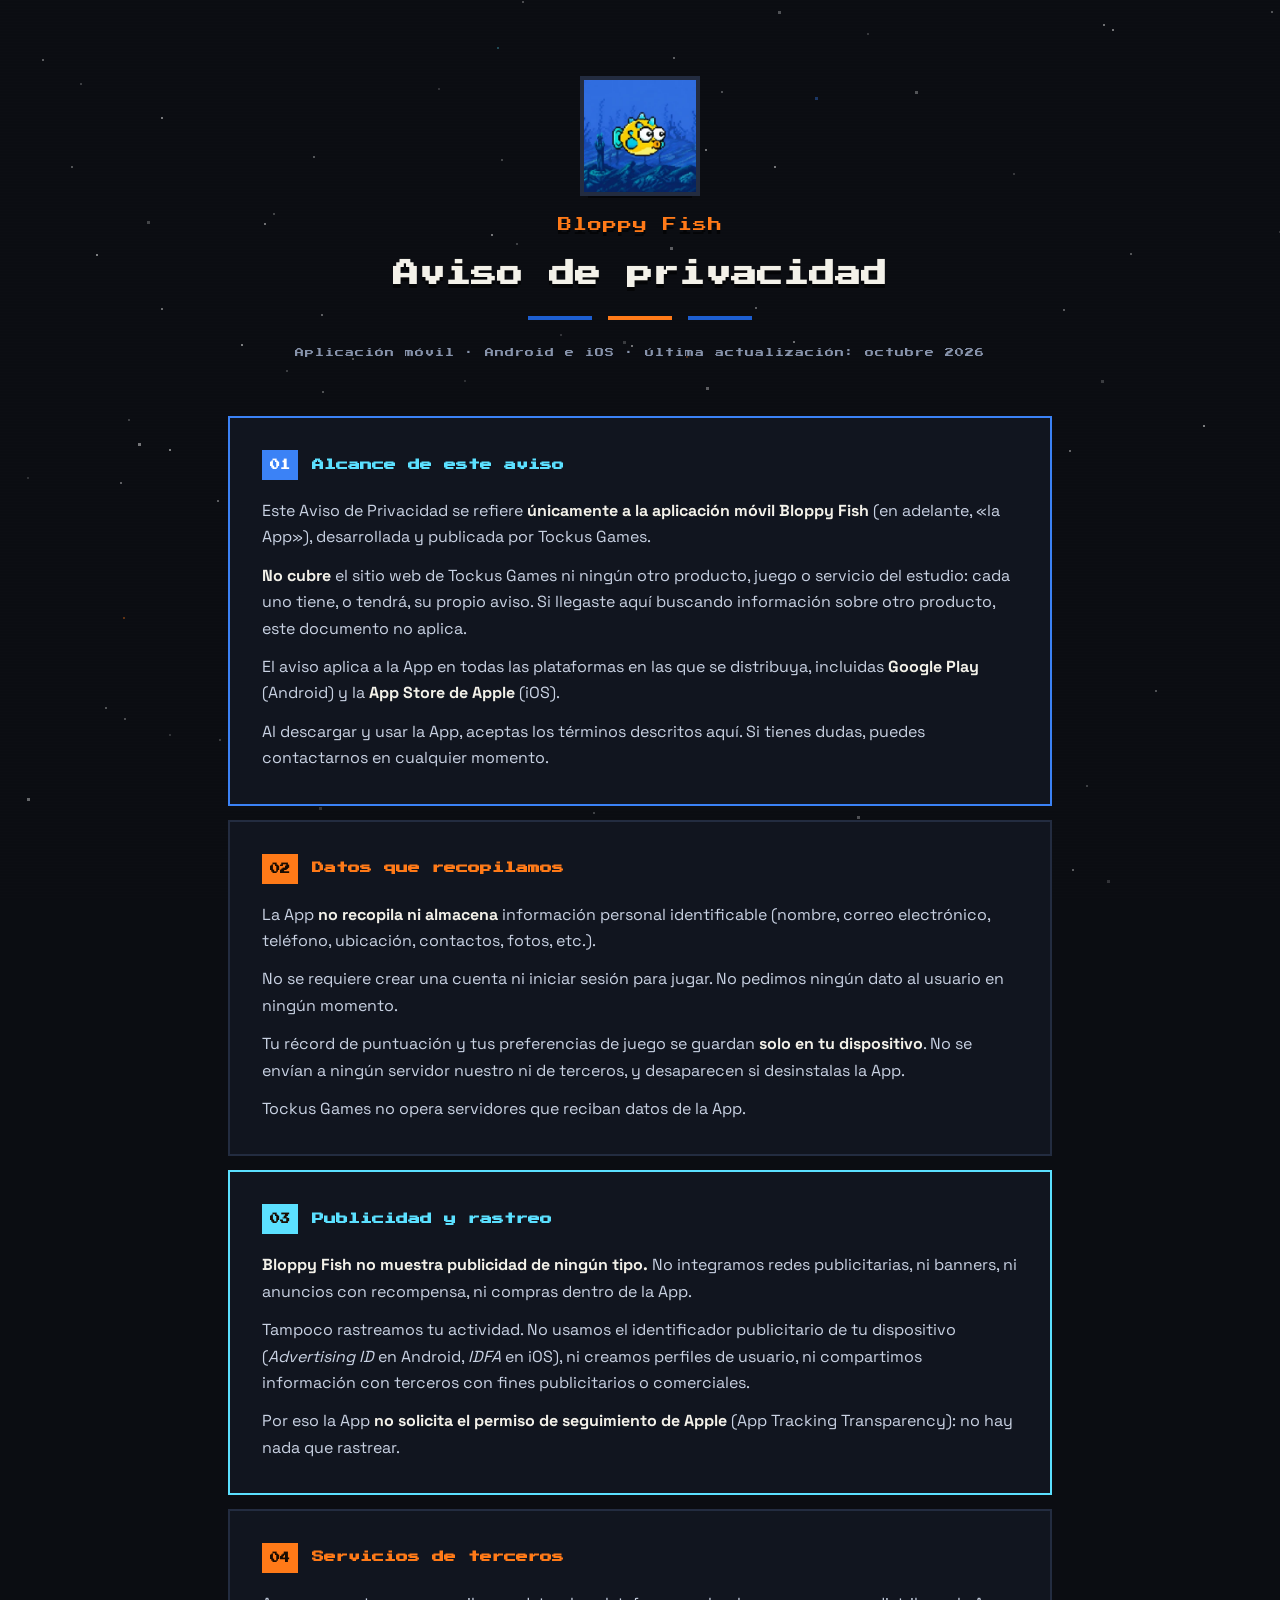
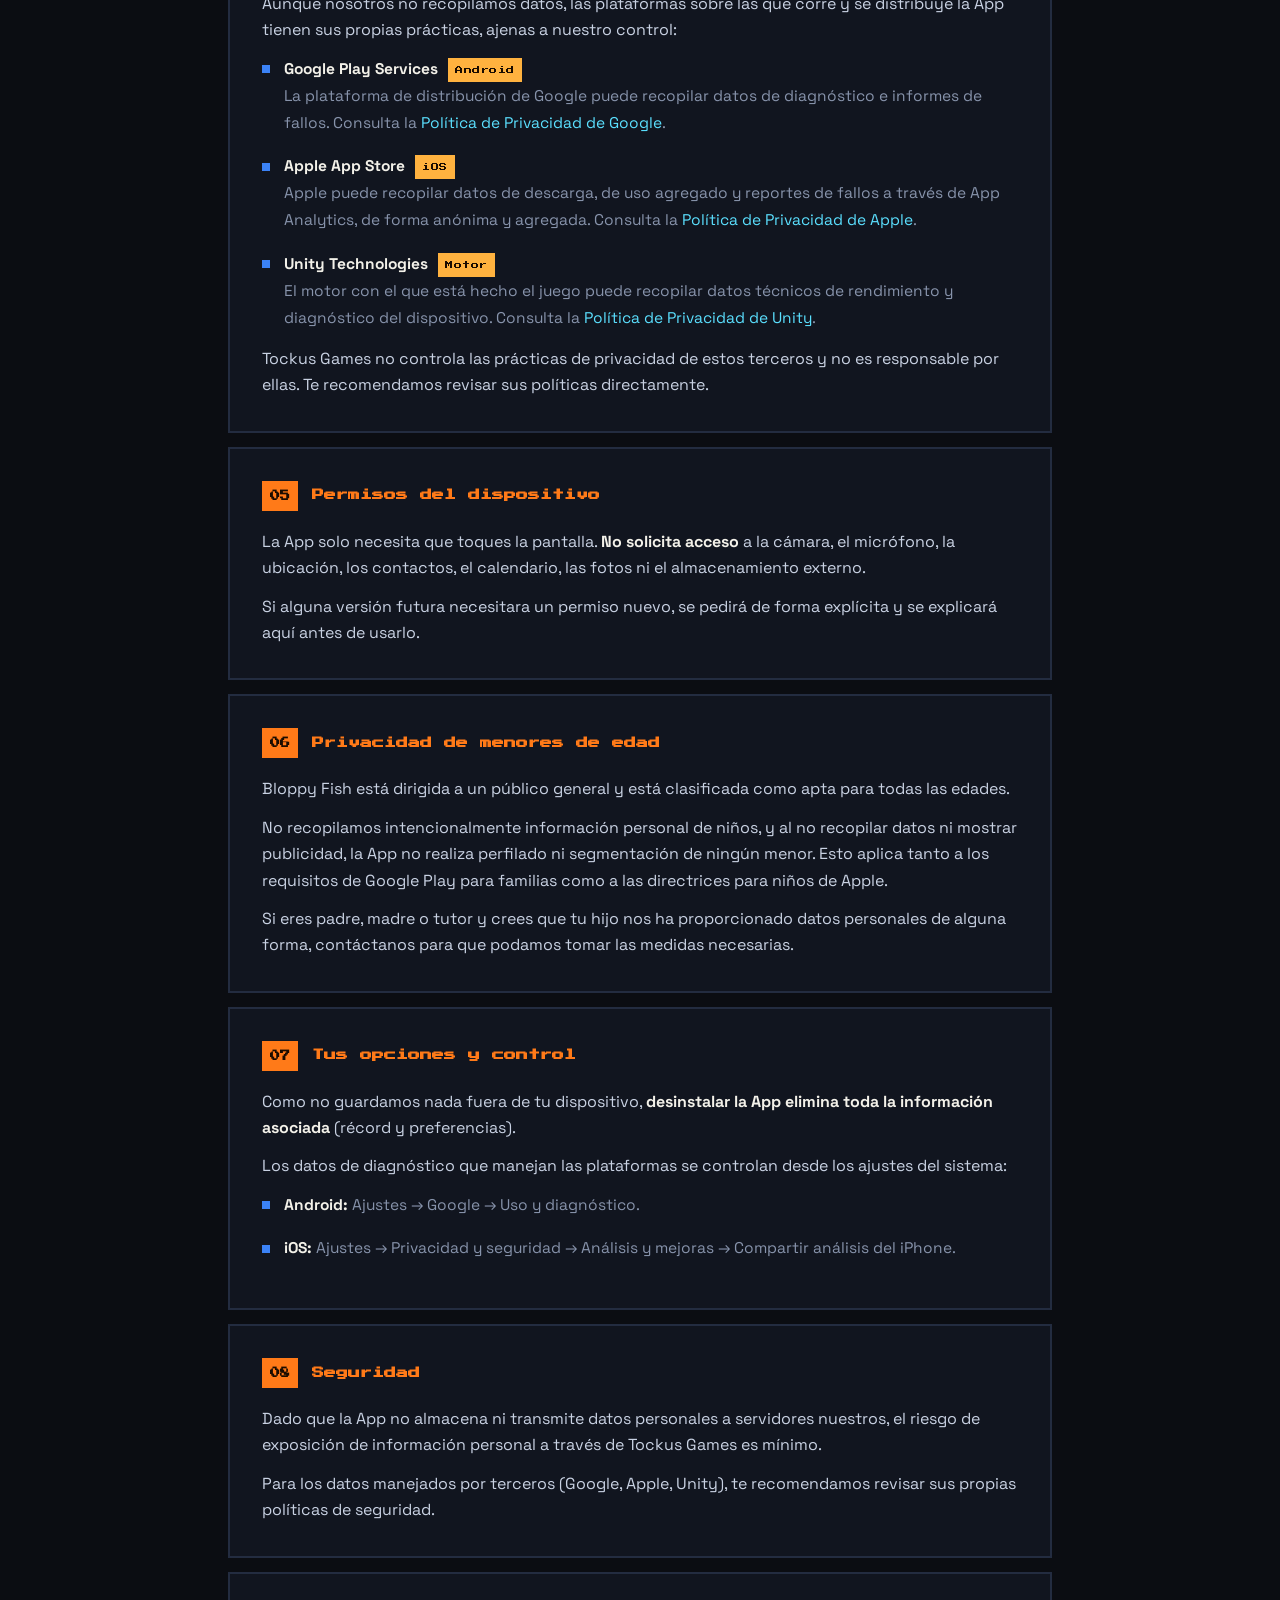
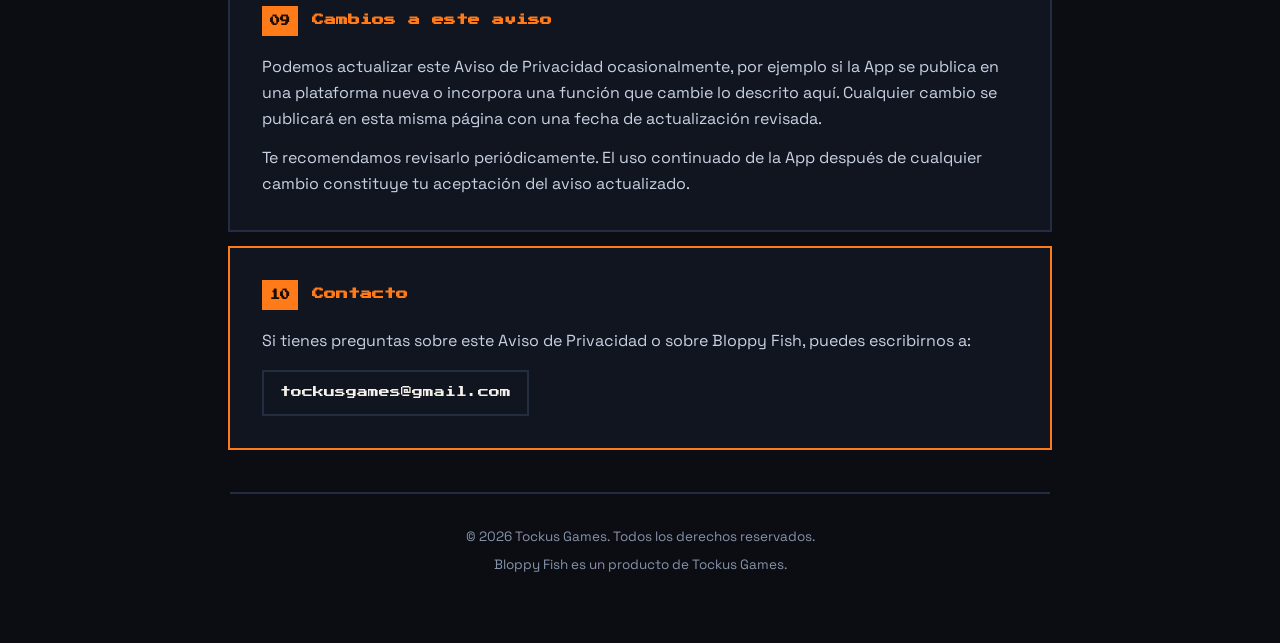
==== bloppyfish/privacidad.html @ 368d9a27 "Sitio de Tockus Games y aviso de privacidad de Bloppy Fish Portfolio del estudio en una sola vista: " ====
<!doctype html>
<html lang="es">
<head>
<meta charset="utf-8">
<meta name="viewport" content="width=device-width, initial-scale=1">
<title>Aviso de Privacidad — Bloppy Fish</title>
<meta name="description" content="Aviso de privacidad de la aplicación móvil Bloppy Fish, para Android e iOS.">
<meta name="theme-color" content="#0B0D12">
<meta name="robots" content="noindex, follow">
<link rel="icon" href="../assets/img/bloppy-icon.webp">
<link rel="preconnect" href="https://fonts.googleapis.com">
<link rel="preconnect" href="https://fonts.gstatic.com" crossorigin>
<link href="https://fonts.googleapis.com/css2?family=Press+Start+2P&family=Space+Grotesk:wght@400;500;700&display=swap" rel="stylesheet">
<link rel="stylesheet" href="../assets/css/styles.css">
<link rel="stylesheet" href="../assets/css/privacidad.css">
</head>
<body class="legal">

<canvas id="stars" aria-hidden="true"></canvas>
<div class="scanlines" aria-hidden="true"></div>

<main class="legal__wrap">

  <header class="legal__head">
    <img class="legal__icon" src="../assets/img/bloppy-icon.webp" alt="Icono de Bloppy Fish" width="128" height="128">
    <p class="legal__app">Bloppy Fish</p>
    <h1>Aviso de privacidad</h1>
    <p class="legal__sub">Aplicación móvil · Android e iOS · Última actualización: octubre 2026</p>
  </header>

  <section class="doc doc--scope">
    <h2><span class="doc__num">01</span> Alcance de este aviso</h2>
    <p>
      Este Aviso de Privacidad se refiere <strong>únicamente a la aplicación móvil
      Bloppy Fish</strong> (en adelante, «la App»), desarrollada y publicada por
      Tockus Games.
    </p>
    <p>
      <strong>No cubre</strong> el sitio web de Tockus Games ni ningún otro producto,
      juego o servicio del estudio: cada uno tiene, o tendrá, su propio aviso.
      Si llegaste aquí buscando información sobre otro producto, este documento no
      aplica.
    </p>
    <p>
      El aviso aplica a la App en todas las plataformas en las que se distribuya,
      incluidas <strong>Google Play</strong> (Android) y la <strong>App Store de
      Apple</strong> (iOS).
    </p>
    <p>
      Al descargar y usar la App, aceptas los términos descritos aquí. Si tienes dudas,
      puedes contactarnos en cualquier momento.
    </p>
  </section>

  <section class="doc">
    <h2><span class="doc__num">02</span> Datos que recopilamos</h2>
    <p>
      La App <strong>no recopila ni almacena</strong> información personal identificable
      (nombre, correo electrónico, teléfono, ubicación, contactos, fotos, etc.).
    </p>
    <p>
      No se requiere crear una cuenta ni iniciar sesión para jugar. No pedimos ningún
      dato al usuario en ningún momento.
    </p>
    <p>
      Tu récord de puntuación y tus preferencias de juego se guardan
      <strong>solo en tu dispositivo</strong>. No se envían a ningún servidor nuestro ni
      de terceros, y desaparecen si desinstalas la App.
    </p>
    <p>
      Tockus Games no opera servidores que reciban datos de la App.
    </p>
  </section>

  <section class="doc doc--highlight">
    <h2><span class="doc__num">03</span> Publicidad y rastreo</h2>
    <p>
      <strong>Bloppy Fish no muestra publicidad de ningún tipo.</strong> No integramos
      redes publicitarias, ni banners, ni anuncios con recompensa, ni compras dentro de
      la App.
    </p>
    <p>
      Tampoco rastreamos tu actividad. No usamos el identificador publicitario de tu
      dispositivo (<em>Advertising ID</em> en Android, <em>IDFA</em> en iOS), ni creamos
      perfiles de usuario, ni compartimos información con terceros con fines
      publicitarios o comerciales.
    </p>
    <p>
      Por eso la App <strong>no solicita el permiso de seguimiento de Apple</strong>
      (App Tracking Transparency): no hay nada que rastrear.
    </p>
  </section>

  <section class="doc">
    <h2><span class="doc__num">04</span> Servicios de terceros</h2>
    <p>
      Aunque nosotros no recopilamos datos, las plataformas sobre las que corre y se
      distribuye la App tienen sus propias prácticas, ajenas a nuestro control:
    </p>
    <ul class="doc__list">
      <li>
        <strong>Google Play Services</strong> <span class="doc__badge">Android</span><br>
        La plataforma de distribución de Google puede recopilar datos de diagnóstico e
        informes de fallos. Consulta la
        <a href="https://policies.google.com/privacy" target="_blank" rel="noopener">Política de Privacidad de Google</a>.
      </li>
      <li>
        <strong>Apple App Store</strong> <span class="doc__badge">iOS</span><br>
        Apple puede recopilar datos de descarga, de uso agregado y reportes de fallos a
        través de App Analytics, de forma anónima y agregada. Consulta la
        <a href="https://www.apple.com/legal/privacy/es/" target="_blank" rel="noopener">Política de Privacidad de Apple</a>.
      </li>
      <li>
        <strong>Unity Technologies</strong> <span class="doc__badge">Motor</span><br>
        El motor con el que está hecho el juego puede recopilar datos técnicos de
        rendimiento y diagnóstico del dispositivo. Consulta la
        <a href="https://unity.com/legal/privacy-policy" target="_blank" rel="noopener">Política de Privacidad de Unity</a>.
      </li>
    </ul>
    <p>
      Tockus Games no controla las prácticas de privacidad de estos terceros y no es
      responsable por ellas. Te recomendamos revisar sus políticas directamente.
    </p>
  </section>

  <section class="doc">
    <h2><span class="doc__num">05</span> Permisos del dispositivo</h2>
    <p>
      La App solo necesita que toques la pantalla. <strong>No solicita acceso</strong> a
      la cámara, el micrófono, la ubicación, los contactos, el calendario, las fotos ni
      el almacenamiento externo.
    </p>
    <p>
      Si alguna versión futura necesitara un permiso nuevo, se pedirá de forma explícita
      y se explicará aquí antes de usarlo.
    </p>
  </section>

  <section class="doc">
    <h2><span class="doc__num">06</span> Privacidad de menores de edad</h2>
    <p>
      Bloppy Fish está dirigida a un público general y está clasificada como apta para
      todas las edades.
    </p>
    <p>
      No recopilamos intencionalmente información personal de niños, y al no recopilar
      datos ni mostrar publicidad, la App no realiza perfilado ni segmentación de ningún
      menor. Esto aplica tanto a los requisitos de Google Play para familias como a las
      directrices para niños de Apple.
    </p>
    <p>
      Si eres padre, madre o tutor y crees que tu hijo nos ha proporcionado datos
      personales de alguna forma, contáctanos para que podamos tomar las medidas
      necesarias.
    </p>
  </section>

  <section class="doc">
    <h2><span class="doc__num">07</span> Tus opciones y control</h2>
    <p>
      Como no guardamos nada fuera de tu dispositivo, <strong>desinstalar la App elimina
      toda la información asociada</strong> (récord y preferencias).
    </p>
    <p>
      Los datos de diagnóstico que manejan las plataformas se controlan desde los ajustes
      del sistema:
    </p>
    <ul class="doc__list">
      <li><strong>Android:</strong> Ajustes → Google → Uso y diagnóstico.</li>
      <li><strong>iOS:</strong> Ajustes → Privacidad y seguridad → Análisis y mejoras → Compartir análisis del iPhone.</li>
    </ul>
  </section>

  <section class="doc">
    <h2><span class="doc__num">08</span> Seguridad</h2>
    <p>
      Dado que la App no almacena ni transmite datos personales a servidores nuestros, el
      riesgo de exposición de información personal a través de Tockus Games es mínimo.
    </p>
    <p>
      Para los datos manejados por terceros (Google, Apple, Unity), te recomendamos
      revisar sus propias políticas de seguridad.
    </p>
  </section>

  <section class="doc">
    <h2><span class="doc__num">09</span> Cambios a este aviso</h2>
    <p>
      Podemos actualizar este Aviso de Privacidad ocasionalmente, por ejemplo si la App
      se publica en una plataforma nueva o incorpora una función que cambie lo descrito
      aquí. Cualquier cambio se publicará en esta misma página con una fecha de
      actualización revisada.
    </p>
    <p>
      Te recomendamos revisarlo periódicamente. El uso continuado de la App después de
      cualquier cambio constituye tu aceptación del aviso actualizado.
    </p>
  </section>

  <section class="doc doc--contact">
    <h2><span class="doc__num">10</span> Contacto</h2>
    <p>
      Si tienes preguntas sobre este Aviso de Privacidad o sobre Bloppy Fish, puedes
      escribirnos a:
    </p>
    <p class="doc__mail">
      <a href="mailto:tockusgames@gmail.com">tockusgames@gmail.com</a>
    </p>
  </section>

  <footer class="legal__foot">
    <p>© <span id="year">2026</span> Tockus Games. Todos los derechos reservados.</p>
    <p>Bloppy Fish es un producto de Tockus Games.</p>
  </footer>

</main>

<script src="../assets/js/main.js"></script>
</body>
</html>
---- assets/css/styles.css ----
/* ============================================================
   Tockus Games — hoja de estilo
   Paleta tomada del logotipo: azul tucán, naranja, tinta.
   ============================================================ */

:root{
  --ink:      #0B0D12;
  --ink-2:    #11151F;
  --panel:    #141A26;
  --line:     #232C40;
  --blue:     #1D5FD1;
  --blue-2:   #3B82F6;
  --cyan:     #5BE0FF;
  --orange:   #FF7A18;
  --orange-2: #FFB23F;
  --cream:    #F3F1E9;
  --text:     #C9D2E3;
  --muted:    #8793AB;

  --px: 4px;                      /* unidad "pixel" del borde retro */
  --display: "Press Start 2P", ui-monospace, monospace;
  --body: "Space Grotesk", system-ui, -apple-system, "Segoe UI", sans-serif;
  --wrap: 1160px;
}

*,*::before,*::after{ box-sizing:border-box; }

html{ scroll-behavior:smooth; scroll-padding-top:92px; }

body{
  margin:0;
  background:var(--ink);
  color:var(--text);
  font-family:var(--body);
  font-size:17px;
  line-height:1.65;
  -webkit-font-smoothing:antialiased;
  overflow-x:hidden;
}

img{ max-width:100%; height:auto; display:block; }
a{ color:inherit; }

.wrap{ width:min(100% - 40px, var(--wrap)); margin-inline:auto; }

.skip{
  position:absolute; left:-9999px; top:0; z-index:200;
  background:var(--orange); color:#000; padding:10px 16px; font-family:var(--display); font-size:11px;
}
.skip:focus{ left:12px; top:12px; }

/* ---------- fondo: estrellas + scanlines ---------- */
#stars{
  position:fixed; inset:0; width:100%; height:100%;
  z-index:0; pointer-events:none; opacity:.55;
}
.scanlines{
  position:fixed; inset:0; z-index:1; pointer-events:none;
  background:repeating-linear-gradient(to bottom, rgba(255,255,255,.028) 0 1px, transparent 1px 3px);
  mix-blend-mode:overlay;
}
body > header, body > main, body > footer{ position:relative; z-index:2; }

/* ---------- tipografía ---------- */
h1,h2,h3{ color:var(--cream); line-height:1.15; margin:0; }
.section__title{
  font-family:var(--display);
  font-size:clamp(18px, 2.8vw, 28px);
  letter-spacing:.5px;
  /* sin uppercase: la fuente pixel no trae mayúsculas acentuadas */
  position:relative;
  padding-bottom:18px;
}
.section__title::after{
  content:""; position:absolute; left:0; bottom:0;
  width:64px; height:var(--px);
  background:var(--orange);
  box-shadow:72px 0 0 var(--orange), 88px 0 0 var(--blue);
}
.section__sub{ color:var(--muted); max-width:62ch; margin:18px 0 0; }

.eyebrow{
  font-family:var(--display); font-size:10px; letter-spacing:1.5px;
  color:var(--orange); text-transform:uppercase; margin:0 0 22px;
}

/* ---------- botones ---------- */
.btn{
  --b:var(--blue);
  display:inline-flex; align-items:center; justify-content:center; gap:8px;
  font-family:var(--display); font-size:11px; letter-spacing:.5px; line-height:1.5;
  padding:16px 22px; text-decoration:none; cursor:pointer; text-align:center;
  border:none; background:var(--b); color:#fff;
  box-shadow: 0 var(--px) 0 rgba(0,0,0,.55), inset 0 0 0 var(--px) rgba(255,255,255,.08);
  transition:transform .08s linear, box-shadow .08s linear, filter .15s;
}
.btn:hover{ filter:brightness(1.12); }
.btn:active{ transform:translateY(var(--px)); box-shadow:0 0 0 rgba(0,0,0,.55), inset 0 0 0 var(--px) rgba(255,255,255,.08); }
.btn--primary{ --b:var(--orange); color:#1A0C00; }
.btn--ghost{ --b:transparent; color:var(--cream); box-shadow:inset 0 0 0 var(--px) var(--line), 0 var(--px) 0 rgba(0,0,0,.4); }
.btn--ghost:hover{ box-shadow:inset 0 0 0 var(--px) var(--blue-2), 0 var(--px) 0 rgba(0,0,0,.4); }
.btn--sm{ padding:12px 16px; font-size:10px; }
.btn--full{ width:100%; }

/* ---------- navegación ---------- */
.nav{
  position:sticky; top:0; z-index:60;
  background:rgba(11,13,18,.78);
  backdrop-filter:blur(10px);
  border-bottom:2px solid transparent;
  transition:border-color .25s, background .25s;
}
.nav.is-stuck{ border-bottom-color:var(--line); background:rgba(11,13,18,.94); }
.nav__inner{ display:flex; align-items:center; justify-content:space-between; gap:20px; padding:14px 0; }
.nav__brand img{ width:190px; height:auto; image-rendering:pixelated; }
.nav__menu{ display:flex; align-items:center; gap:26px; }
.nav__menu a{
  text-decoration:none; font-size:15px; font-weight:500; color:var(--text);
  position:relative; padding:6px 0;
}
.nav__menu a:not(.btn)::after{
  content:""; position:absolute; left:0; bottom:0; width:0; height:var(--px);
  background:var(--orange); transition:width .18s steps(4);
}
.nav__menu a:not(.btn):hover{ color:var(--cream); }
.nav__menu a:not(.btn):hover::after{ width:100%; }

.nav__toggle{
  display:none; flex-direction:column; gap:5px; padding:10px;
  background:transparent; border:2px solid var(--line); cursor:pointer;
}
.nav__toggle span{ display:block; width:22px; height:3px; background:var(--cream); }

/* ---------- hero ---------- */
.hero{ padding:clamp(48px, 8vw, 96px) 0 clamp(40px,6vw,70px); }
.hero__inner{ display:grid; grid-template-columns:1.1fr .9fr; gap:clamp(32px,5vw,64px); align-items:center; }
.hero__title{
  font-family:var(--display);
  font-size:clamp(24px, 3.6vw, 40px);
  line-height:1.35;
  letter-spacing:1px;
  text-shadow:0 var(--px) 0 rgba(0,0,0,.6);
}
.hero__title .hl{ color:var(--orange); }
.hero__title .px{
  color:var(--cyan);
  text-shadow:0 0 18px rgba(91,224,255,.35), 0 var(--px) 0 rgba(0,0,0,.6);
}
.hero__lead{ font-size:19px; max-width:52ch; color:var(--text); margin:26px 0 32px; }
.hero__lead strong{ color:var(--cream); }
.hero__cta{ display:flex; gap:14px; flex-wrap:wrap; }
.hero__meta{ list-style:none; display:flex; gap:10px; flex-wrap:wrap; padding:0; margin:36px 0 0; }
.hero__meta span{
  font-family:var(--display); font-size:9px; letter-spacing:1px;
  padding:9px 12px; color:var(--muted);
  box-shadow:inset 0 0 0 2px var(--line);
}

/* ---------- pantalla retro del hero ---------- */
.screen{
  background:var(--ink-2);
  box-shadow:0 0 0 var(--px) var(--line), 0 18px 0 -6px rgba(0,0,0,.5);
  overflow:hidden;
}
.screen__bar{
  display:flex; align-items:center; gap:7px; padding:10px 12px;
  background:var(--panel); border-bottom:2px solid var(--line);
}
.screen__bar i{ width:10px; height:10px; background:var(--line); }
.screen__bar i:first-child{ background:var(--orange); }
.screen__bar i:nth-child(2){ background:var(--orange-2); }
.screen__bar i:nth-child(3){ background:var(--blue-2); }
.screen__bar span{ font-family:var(--display); font-size:9px; color:var(--muted); margin-left:6px; }

.screen__view{
  position:relative; aspect-ratio:16/10; overflow:hidden;
  background:linear-gradient(#0E1526 0%, #16233F 55%, #1D5FD1 100%);
  display:grid; place-items:center;
}
.screen__view img{
  position:relative; z-index:3;
  width:76%; image-rendering:pixelated;
  filter:drop-shadow(0 6px 0 rgba(0,0,0,.35));
}
.float{ animation:float 3.6s steps(6, end) infinite alternate; }
@keyframes float{ from{ transform:translateY(-8px); } to{ transform:translateY(8px); } }

.ground{
  position:absolute; left:0; right:0; bottom:0; height:16%;
  background:repeating-linear-gradient(90deg, #15351F 0 16px, #19401F 16px 32px);
  border-top:var(--px) solid #2C6B3A;
  z-index:2;
}
.cloud{
  position:absolute; height:10px; background:rgba(255,255,255,.18); z-index:1;
  box-shadow:12px -10px 0 rgba(255,255,255,.18), -14px -4px 0 rgba(255,255,255,.12);
}
.c1{ width:46px; top:18%; left:-60px; animation:drift 17s linear infinite; }
.c2{ width:34px; top:36%; left:-60px; animation:drift 23s linear infinite 4s; }
.c3{ width:58px; top:58%; left:-60px; animation:drift 29s linear infinite 9s; }
@keyframes drift{ to{ transform:translateX(900px); } }

.screen__hud{
  display:flex; justify-content:space-between; align-items:center;
  padding:12px 14px; background:var(--panel); border-top:2px solid var(--line);
  font-family:var(--display); font-size:9px; color:var(--muted); letter-spacing:1px;
}
.blink{ color:var(--orange); animation:blink 1.1s steps(1) infinite; }
@keyframes blink{ 50%{ opacity:0; } }

/* ---------- banda de datos ---------- */
.facts{ padding:10px 0 clamp(36px,6vw,64px); }
.facts__grid{
  display:grid; grid-template-columns:repeat(4,1fr); gap:2px;
  background:var(--line); box-shadow:0 0 0 2px var(--line);
}
.fact{ background:var(--ink-2); padding:24px 18px; text-align:center; }
.fact b{
  display:block; font-family:var(--display); font-size:clamp(17px,2.4vw,24px);
  color:var(--orange); margin-bottom:10px;
}
.fact span{ font-size:13.5px; color:var(--muted); }

/* ---------- secciones ---------- */
.section{ padding:clamp(52px,7vw,96px) 0; }
.section--alt{ background:linear-gradient(180deg, rgba(17,21,31,0) 0%, rgba(17,21,31,.85) 12%, rgba(17,21,31,.85) 88%, rgba(17,21,31,0) 100%); }
.section__head{ margin-bottom:44px; }

/* ---------- juego destacado ---------- */
.feature{
  display:grid; grid-template-columns:1fr 1fr; gap:clamp(24px,4vw,48px);
  align-items:center;
  background:var(--ink-2); box-shadow:0 0 0 2px var(--line);
  padding:clamp(22px,3vw,38px);
  margin-bottom:34px;
}
.feature__shots{ display:flex; justify-content:center; gap:10px; }
.shot{
  width:31%; box-shadow:0 0 0 2px var(--line);
  transition:transform .2s ease;
}
.shot--a{ transform:rotate(-3deg) translateY(10px); }
.shot--c{ transform:rotate(3deg) translateY(10px); }
.shot--b{ z-index:2; }
.feature:hover .shot--a{ transform:rotate(-5deg) translateY(4px); }
.feature:hover .shot--c{ transform:rotate(5deg) translateY(4px); }
.feature:hover .shot--b{ transform:translateY(-6px); }

.feature__head{ display:flex; align-items:center; gap:16px; margin-bottom:20px; }
.feature__icon{ width:72px; height:72px; flex:none; box-shadow:0 0 0 2px var(--line); }
.feature__head h3{ font-family:var(--display); font-size:17px; margin-bottom:10px; }
.feature__pitch{ margin:0 0 20px; font-size:16.5px; }
.feature__points{ list-style:none; padding:0; margin:0 0 22px; display:grid; gap:9px; }
.feature__points li{ position:relative; padding-left:22px; font-size:15.5px; color:var(--muted); }
.feature__points li::before{
  content:""; position:absolute; left:0; top:.6em;
  width:8px; height:8px; background:var(--orange);
}
.feature__meta{ list-style:none; display:flex; flex-wrap:wrap; gap:8px; padding:0; margin:0 0 24px; }
.feature__meta li{ font-size:12px; color:var(--muted); padding:5px 9px; box-shadow:inset 0 0 0 2px var(--line); }

/* ---------- tarjetas de proyecto ---------- */
.games{ display:grid; grid-template-columns:repeat(auto-fit, minmax(300px,1fr)); gap:26px; }

.game{
  background:var(--ink-2);
  box-shadow:0 0 0 2px var(--line);
  display:flex; flex-direction:column;
  transition:transform .14s steps(3), box-shadow .14s;
}
.game:hover{ transform:translateY(-6px); box-shadow:0 0 0 2px var(--blue-2), 0 10px 0 -2px rgba(0,0,0,.5); }

.game__art{ position:relative; overflow:hidden; border-bottom:2px solid var(--line); }
.game__art svg{ display:block; width:100%; height:auto; image-rendering:pixelated; }
.game__art::after{
  content:""; position:absolute; inset:0;
  background:repeating-linear-gradient(to bottom, rgba(0,0,0,.14) 0 2px, transparent 2px 4px);
  pointer-events:none;
}

.game__body{ padding:22px; display:flex; flex-direction:column; gap:14px; flex:1; }
.game__top{ display:flex; align-items:flex-start; justify-content:space-between; gap:12px; }
.game__top h3{ font-family:var(--display); font-size:13px; line-height:1.5; }
.game__body > p{ margin:0; font-size:15.5px; color:var(--muted); }

.tag{
  flex:none; font-family:var(--display); font-size:8px; letter-spacing:.5px;
  padding:7px 9px; color:#0B0D12; white-space:nowrap;
}
.tag--on{ background:var(--cyan); }
.tag--wip{ background:var(--orange-2); }
.tag--jam{ background:#A78BFA; }

.game__meta{ list-style:none; display:flex; flex-wrap:wrap; gap:8px; padding:0; margin:0; }
.game__meta li{
  font-size:12px; color:var(--muted); padding:5px 9px;
  box-shadow:inset 0 0 0 2px var(--line);
}
.game__links{ display:flex; gap:18px; margin-top:auto; padding-top:6px; }
.link{
  font-family:var(--display); font-size:9px; color:var(--orange);
  text-decoration:none; letter-spacing:.5px;
}
.link:hover{ color:var(--orange-2); text-decoration:underline; }

/* ---------- equipo ---------- */
.team{ display:grid; grid-template-columns:repeat(auto-fit, minmax(220px,1fr)); gap:24px; }
.member{
  background:var(--ink-2); box-shadow:0 0 0 2px var(--line);
  padding:22px; text-align:center;
  transition:transform .14s steps(3), box-shadow .14s;
}
.member:hover{ transform:translateY(-6px); box-shadow:0 0 0 2px var(--orange); }
.member__photo{
  width:100%; aspect-ratio:1; margin-bottom:18px; overflow:hidden;
  box-shadow:0 0 0 2px var(--line);
}
.member__photo svg, .member__photo img{
  width:100%; height:100%; object-fit:cover; display:block;
  image-rendering:pixelated;
}
.member h3{ font-family:var(--display); font-size:13px; line-height:1.5; }

/* ---------- marquee ---------- */
.marquee{
  overflow:hidden; border-block:2px solid var(--line);
  background:var(--ink-2); padding:14px 0;
}
.marquee__track{
  display:flex; gap:28px; width:max-content;
  animation:slide 30s linear infinite;
  font-family:var(--display); font-size:11px; color:var(--muted); letter-spacing:1px;
}
.marquee__track span:nth-child(even){ color:var(--orange); }
@keyframes slide{ to{ transform:translateX(-50%); } }

/* ---------- proceso ---------- */
.steps{
  list-style:none; padding:0; margin:0;
  display:grid; grid-template-columns:repeat(auto-fit,minmax(240px,1fr)); gap:2px;
  background:var(--line); box-shadow:0 0 0 2px var(--line);
}
.steps li{ background:var(--ink-2); padding:30px 26px; transition:background .2s; }
.steps li:hover{ background:var(--panel); }
.steps b{ font-family:var(--display); font-size:22px; color:var(--line); display:block; margin-bottom:16px; }
.steps li:hover b{ color:var(--orange); }
.steps h3{ font-family:var(--display); font-size:12px; margin-bottom:12px; }
.steps p{ margin:0; font-size:15px; color:var(--muted); }

/* ---------- novedades ---------- */
.note{
  display:grid; grid-template-columns:200px 1fr; gap:clamp(18px,3vw,36px);
  background:var(--ink-2); box-shadow:0 0 0 2px var(--line); padding:clamp(22px,3vw,34px);
}
.note__side{ display:flex; flex-direction:column; gap:12px; align-items:flex-start; }
.note__date{ font-family:var(--display); font-size:10px; color:var(--orange); letter-spacing:1px; }
.note__tag{ font-size:13px; color:var(--muted); padding:5px 9px; box-shadow:inset 0 0 0 2px var(--line); }
.note__body h3{ font-family:var(--display); font-size:13px; margin-bottom:16px; }
.note__body ul{ margin:0 0 20px; padding-left:20px; }
.note__body li{ margin-bottom:8px; color:var(--muted); font-size:15.5px; }

/* ---------- contacto ---------- */
.contact{ display:grid; grid-template-columns:1fr 1fr; gap:clamp(30px,5vw,64px); align-items:start; }
.contact__copy p{ font-size:17.5px; margin:24px 0 30px; max-width:46ch; }
.social{ list-style:none; padding:0; margin:0; display:flex; flex-wrap:wrap; gap:10px; }
.social a{
  display:inline-block; text-decoration:none; font-size:14px; color:var(--cream);
  padding:11px 14px; box-shadow:inset 0 0 0 2px var(--line); transition:box-shadow .15s, color .15s;
}
.social a:hover{ color:var(--orange); box-shadow:inset 0 0 0 2px var(--orange); }

.form{ background:var(--ink-2); box-shadow:0 0 0 2px var(--line); padding:28px; display:grid; gap:18px; }
.form label{ display:grid; gap:9px; font-family:var(--display); font-size:9px; color:var(--muted); letter-spacing:1px; }
.form input, .form textarea{
  font-family:var(--body); font-size:16px; color:var(--cream);
  background:var(--ink); border:none; box-shadow:inset 0 0 0 2px var(--line);
  padding:14px; outline:none; resize:vertical; width:100%;
}
.form input:focus, .form textarea:focus{ box-shadow:inset 0 0 0 2px var(--blue-2); }
.form input.err, .form textarea.err{ box-shadow:inset 0 0 0 2px var(--orange); }
.form__status{ margin:0; font-size:14px; color:var(--cyan); min-height:1.2em; }

/* ---------- footer ---------- */
.footer{ border-top:2px solid var(--line); padding:34px 0; margin-top:40px; }
.footer__inner{ display:flex; align-items:center; justify-content:space-between; gap:20px; flex-wrap:wrap; }
.footer img{ width:160px; image-rendering:pixelated; opacity:.9; }
.footer p{ margin:0; font-size:14px; color:var(--muted); }
.top{ font-family:var(--display); font-size:9px; color:var(--orange); text-decoration:none; }
.top:hover{ color:var(--orange-2); }

/* ---------- toast ---------- */
.toast{
  position:fixed; left:50%; bottom:26px; transform:translate(-50%, 140%);
  z-index:120; background:var(--orange); color:#1A0C00;
  font-family:var(--display); font-size:10px; padding:16px 20px;
  box-shadow:0 var(--px) 0 rgba(0,0,0,.6);
  opacity:0; visibility:hidden;
  transition:transform .25s steps(5), opacity .2s linear, visibility .2s;
}
.toast.is-on{ transform:translate(-50%, 0); opacity:1; visibility:visible; }

/* ---------- reveal ---------- */
[data-reveal]{ opacity:0; transform:translateY(18px); transition:opacity .5s ease, transform .5s ease; }
[data-reveal].is-in{ opacity:1; transform:none; }

/* ---------- easter egg ---------- */
body.konami{ animation:rainbow 6s linear infinite; }
@keyframes rainbow{ to{ filter:hue-rotate(360deg); } }

/* ---------- responsive ---------- */
@media (max-width: 1000px){
  .hero__inner{ grid-template-columns:1fr; }
  .hero__art{ order:-1; }
  .feature{ grid-template-columns:1fr; }
  .feature__shots{ order:2; }
  .contact{ grid-template-columns:1fr; }
  .facts__grid{ grid-template-columns:repeat(2,1fr); }
  .note{ grid-template-columns:1fr; }
  .note__side{ flex-direction:row; align-items:center; }
}

@media (max-width: 760px){
  body{ font-size:16px; }
  .wrap{ width:min(100% - 32px, var(--wrap)); }
  .nav__toggle{ display:flex; }
  .nav__menu{
    position:absolute; left:0; right:0; top:100%;
    flex-direction:column; align-items:stretch; gap:0;
    background:var(--ink-2); border-top:2px solid var(--line);
    max-height:0; overflow:hidden; transition:max-height .25s ease;
  }
  .nav__menu.is-open{ max-height:420px; }
  .nav__menu a{ padding:18px 20px; border-bottom:2px solid var(--line); }
  .nav__menu .btn{ margin:16px 20px 20px; }
  .hero__title{ line-height:1.45; }
  .games{ grid-template-columns:1fr; }
  .team{ grid-template-columns:repeat(2,1fr); }
  .footer__inner{ justify-content:center; text-align:center; }
}

@media (max-width: 420px){
  .team{ grid-template-columns:1fr; }
}

@media (prefers-reduced-motion: reduce){
  *,*::before,*::after{ animation:none !important; transition:none !important; }
  [data-reveal]{ opacity:1; transform:none; }
}
---- assets/css/privacidad.css ----
/* ============================================================
   Tockus Games — aviso de privacidad de Bloppy Fish
   Página anexa. No está enlazada desde el sitio; se llega
   solo por su URL directa (la que se registra en las tiendas).
   Hereda la paleta y la base de styles.css.
   ============================================================ */

.legal{ padding:0; }

.legal__wrap{
  position:relative; z-index:2;
  width:min(100% - 40px, 820px);
  margin-inline:auto;
  padding:clamp(44px,7vw,80px) 0 60px;
}

/* ---------- cabecera ---------- */
.legal__head{ text-align:center; margin-bottom:clamp(36px,5vw,56px); }
.legal__icon{
  width:112px; height:112px; margin:0 auto 22px;
  box-shadow:0 0 0 var(--px) var(--line), 0 10px 0 -4px rgba(0,0,0,.5);
}
.legal__app{
  margin:0 0 18px;
  font-family:var(--display); font-size:14px; letter-spacing:1px;
  color:var(--orange);
  text-shadow:0 var(--px) 0 rgba(0,0,0,.6);
}
.legal__head h1{
  font-family:var(--display);
  font-size:clamp(17px, 3.4vw, 26px);
  line-height:1.5;
  color:var(--cream);
  text-shadow:0 var(--px) 0 rgba(0,0,0,.6);
}
.legal__head h1::after{
  content:""; display:block; width:64px; height:var(--px);
  margin:22px auto 0;
  background:var(--orange);
  box-shadow:-80px 0 0 var(--blue), 80px 0 0 var(--blue);
}
.legal__sub{
  margin:24px 0 0;
  font-family:var(--display); font-size:9px; letter-spacing:1px;
  color:var(--muted); line-height:2;
}

/* ---------- bloques del documento ---------- */
.doc{
  background:var(--ink-2);
  box-shadow:0 0 0 2px var(--line);
  padding:clamp(22px,3vw,32px);
  margin-bottom:18px;
}
.doc h2{
  display:flex; align-items:center; gap:14px;
  font-family:var(--display); font-size:12px; line-height:1.6;
  color:var(--orange);
  margin-bottom:18px;
}
.doc__num{
  flex:none;
  background:var(--orange); color:#1A0C00;
  padding:7px 8px; font-size:10px;
}
.doc p{ margin:0 0 12px; font-size:16px; color:var(--text); }
.doc p:last-child{ margin-bottom:0; }
.doc strong{ color:var(--cream); }
.doc a{ color:var(--cyan); text-decoration:none; border-bottom:2px solid transparent; }
.doc a:hover{ border-bottom-color:var(--cyan); }

.doc__list{ list-style:none; padding:0; margin:0 0 14px; display:grid; gap:16px; }
.doc__list li{
  position:relative; padding-left:22px;
  font-size:15.5px; color:var(--muted); line-height:1.75;
}
.doc__list li::before{
  content:""; position:absolute; left:0; top:.62em;
  width:8px; height:8px; background:var(--blue-2);
}

.doc__badge{
  display:inline-block; vertical-align:middle;
  font-family:var(--display); font-size:8px; letter-spacing:.5px;
  background:var(--orange-2); color:#1A0C00;
  padding:5px 7px; margin-left:6px;
}

/* el bloque que acota de qué habla el documento y el de publicidad
   van marcados: son los dos que más se consultan */
.doc--scope{ box-shadow:0 0 0 2px var(--blue-2); }
.doc--scope h2{ color:var(--cyan); }
.doc--scope .doc__num{ background:var(--blue-2); color:#fff; }

.doc--highlight{ box-shadow:0 0 0 2px var(--cyan); }
.doc--highlight h2{ color:var(--cyan); }
.doc--highlight .doc__num{ background:var(--cyan); }

.doc--contact{ box-shadow:0 0 0 2px var(--orange); }
.doc__mail{ margin-top:16px !important; }
.doc__mail a{
  display:inline-block;
  font-family:var(--display); font-size:11px; color:var(--cream);
  padding:14px 18px; border-bottom:none;
  box-shadow:inset 0 0 0 2px var(--line);
}
.doc__mail a:hover{ color:var(--orange); box-shadow:inset 0 0 0 2px var(--orange); border-bottom:none; }

/* ---------- pie ---------- */
.legal__foot{
  text-align:center; margin-top:44px; padding-top:32px;
  border-top:2px solid var(--line);
}
.legal__foot p{ margin:0 0 6px; font-size:13.5px; color:var(--muted); }

@media (max-width: 560px){
  .legal__wrap{ width:min(100% - 28px, 820px); }
  .doc h2{ flex-direction:column; align-items:flex-start; gap:12px; }
}
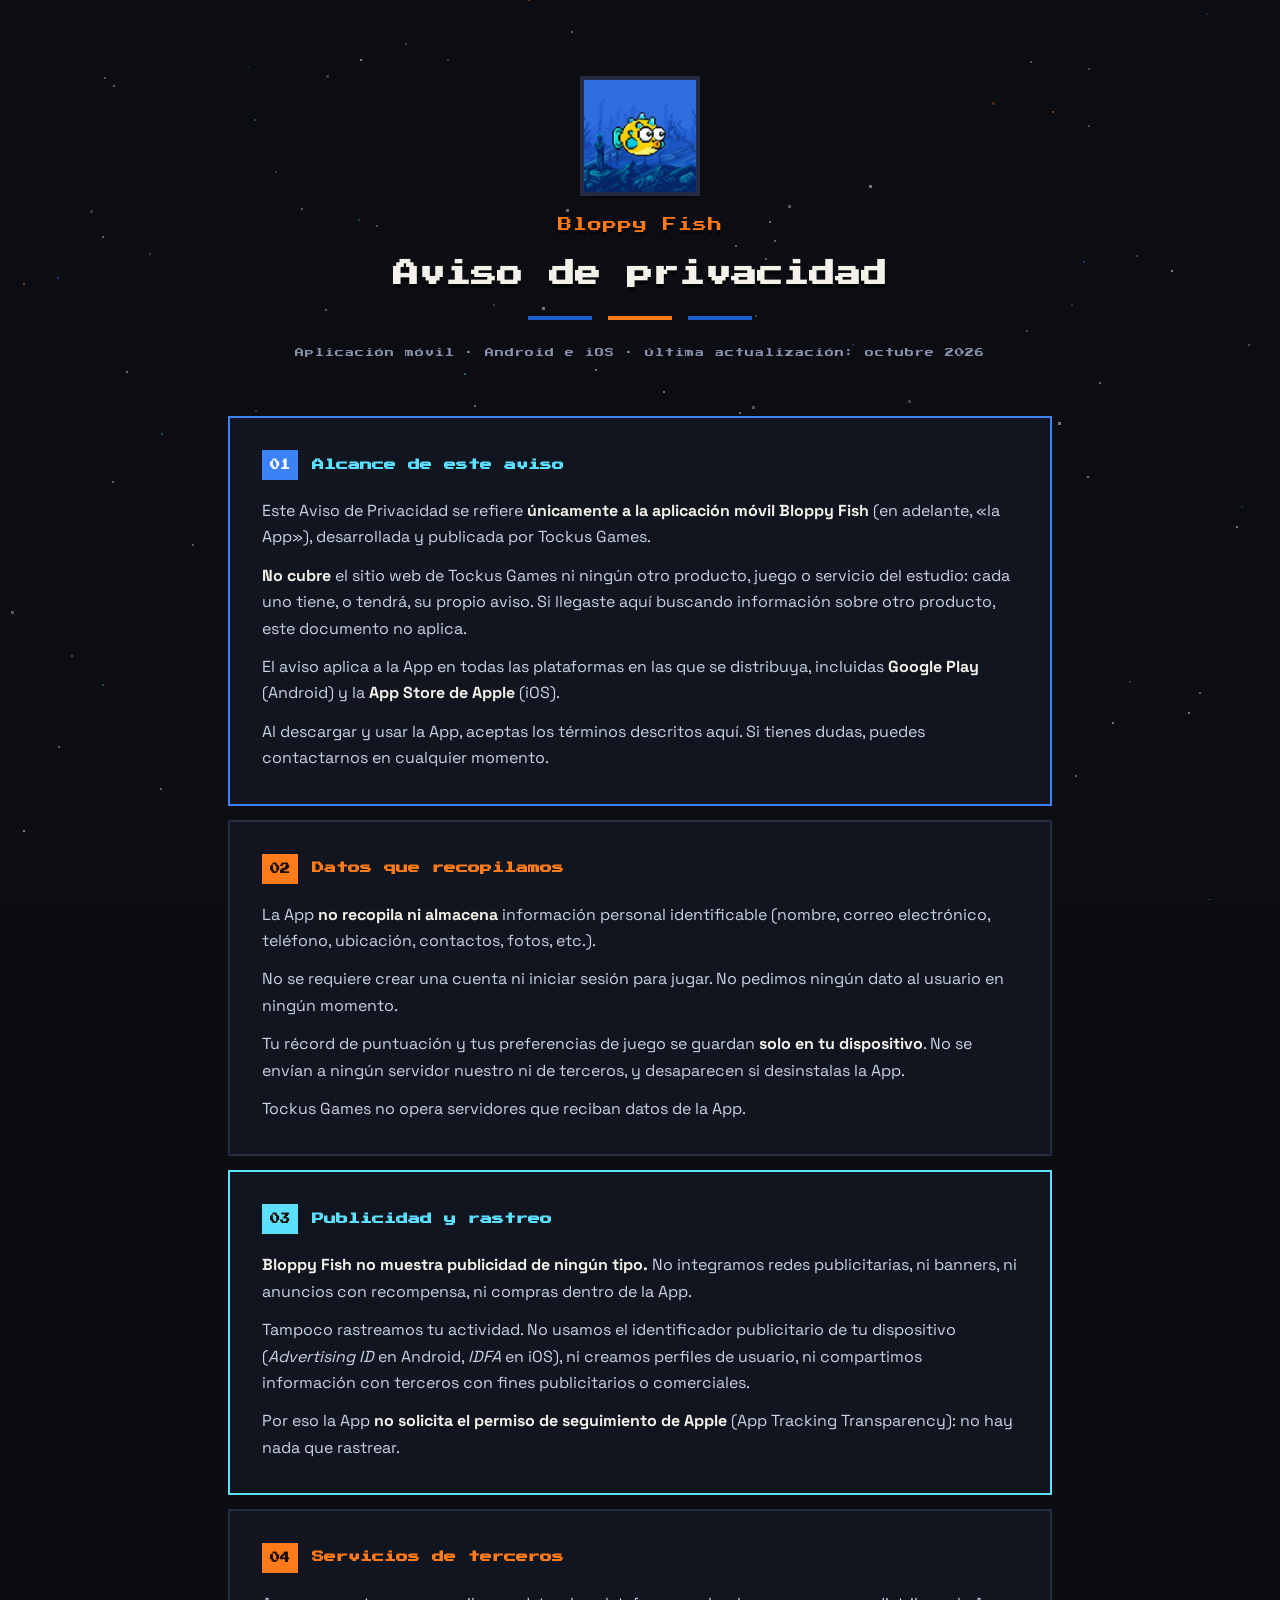
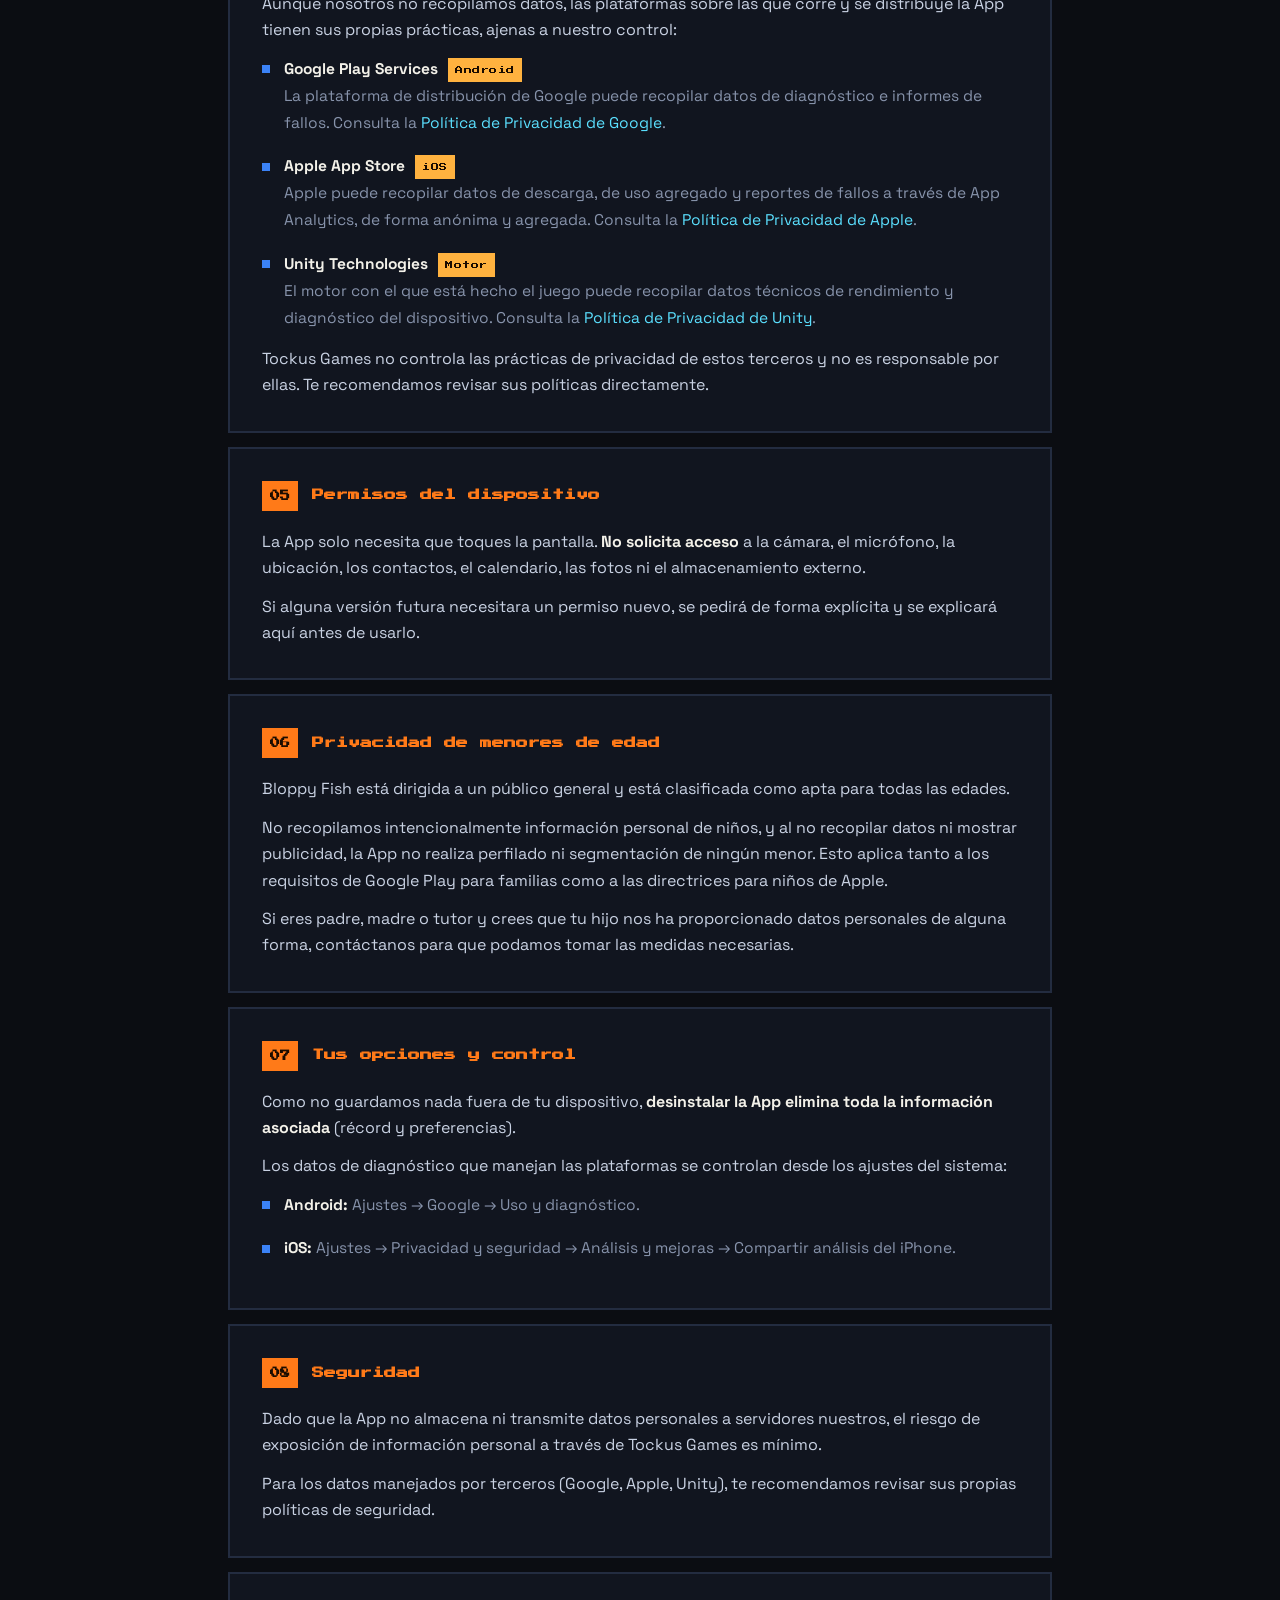
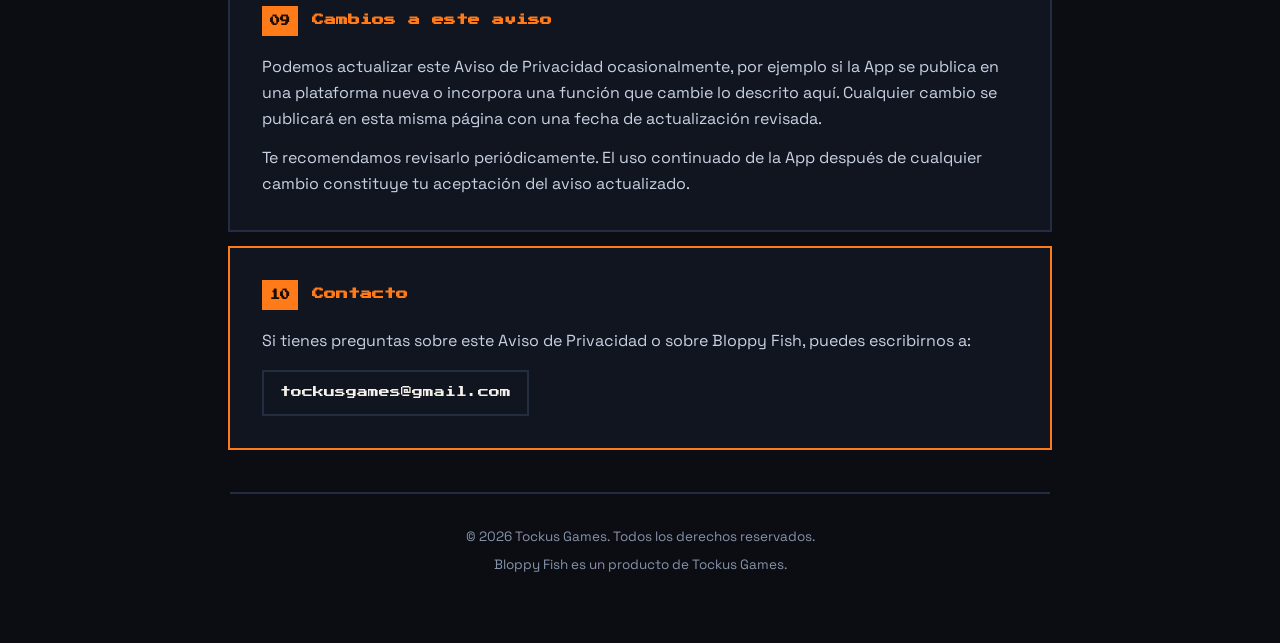
==== commit 0194a927: "Mover el soporte a su propia pagina anexa Apple exige que la URL de soporte sea una pagina especific" ====
--- a/bloppyfish/privacidad.html
+++ b/bloppyfish/privacidad.html
@@ -12,7 +12,7 @@
 <link rel="preconnect" href="https://fonts.gstatic.com" crossorigin>
 <link href="https://fonts.googleapis.com/css2?family=Press+Start+2P&family=Space+Grotesk:wght@400;500;700&display=swap" rel="stylesheet">
 <link rel="stylesheet" href="../assets/css/styles.css">
-<link rel="stylesheet" href="../assets/css/privacidad.css">
+<link rel="stylesheet" href="../assets/css/anexo.css">
 </head>
 <body class="legal">
 
--- a/assets/css/anexo.css
+++ b/assets/css/anexo.css
@@ -0,0 +1,147 @@
+/* ============================================================
+   Tockus Games — paginas anexas (aviso de privacidad y soporte)
+   Página anexa. No está enlazada desde el sitio; se llega
+   solo por su URL directa (la que se registra en las tiendas).
+   Hereda la paleta y la base de styles.css.
+   ============================================================ */
+
+.legal{ padding:0; }
+
+.legal__wrap{
+  position:relative; z-index:2;
+  width:min(100% - 40px, 820px);
+  margin-inline:auto;
+  padding:clamp(44px,7vw,80px) 0 60px;
+}
+
+/* ---------- cabecera ---------- */
+.legal__head{ text-align:center; margin-bottom:clamp(36px,5vw,56px); }
+.legal__icon{
+  width:112px; height:112px; margin:0 auto 22px;
+  box-shadow:0 0 0 var(--px) var(--line), 0 10px 0 -4px rgba(0,0,0,.5);
+}
+.legal__app{
+  margin:0 0 18px;
+  font-family:var(--display); font-size:14px; letter-spacing:1px;
+  color:var(--orange);
+  text-shadow:0 var(--px) 0 rgba(0,0,0,.6);
+}
+.legal__head h1{
+  font-family:var(--display);
+  font-size:clamp(17px, 3.4vw, 26px);
+  line-height:1.5;
+  color:var(--cream);
+  text-shadow:0 var(--px) 0 rgba(0,0,0,.6);
+}
+.legal__head h1::after{
+  content:""; display:block; width:64px; height:var(--px);
+  margin:22px auto 0;
+  background:var(--orange);
+  box-shadow:-80px 0 0 var(--blue), 80px 0 0 var(--blue);
+}
+.legal__sub{
+  margin:24px 0 0;
+  font-family:var(--display); font-size:9px; letter-spacing:1px;
+  color:var(--muted); line-height:2;
+}
+
+/* ---------- bloques del documento ---------- */
+.doc{
+  background:var(--ink-2);
+  box-shadow:0 0 0 2px var(--line);
+  padding:clamp(22px,3vw,32px);
+  margin-bottom:18px;
+}
+.doc h2{
+  display:flex; align-items:center; gap:14px;
+  font-family:var(--display); font-size:12px; line-height:1.6;
+  color:var(--orange);
+  margin-bottom:18px;
+}
+.doc__num{
+  flex:none;
+  background:var(--orange); color:#1A0C00;
+  padding:7px 8px; font-size:10px;
+}
+.doc p{ margin:0 0 12px; font-size:16px; color:var(--text); }
+.doc p:last-child{ margin-bottom:0; }
+.doc strong{ color:var(--cream); }
+.doc a{ color:var(--cyan); text-decoration:none; border-bottom:2px solid transparent; }
+.doc a:hover{ border-bottom-color:var(--cyan); }
+
+.doc__list{ list-style:none; padding:0; margin:0 0 14px; display:grid; gap:16px; }
+.doc__list li{
+  position:relative; padding-left:22px;
+  font-size:15.5px; color:var(--muted); line-height:1.75;
+}
+.doc__list li::before{
+  content:""; position:absolute; left:0; top:.62em;
+  width:8px; height:8px; background:var(--blue-2);
+}
+
+.doc__badge{
+  display:inline-block; vertical-align:middle;
+  font-family:var(--display); font-size:8px; letter-spacing:.5px;
+  background:var(--orange-2); color:#1A0C00;
+  padding:5px 7px; margin-left:6px;
+}
+
+/* el bloque que acota de qué habla el documento y el de publicidad
+   van marcados: son los dos que más se consultan */
+.doc--scope{ box-shadow:0 0 0 2px var(--blue-2); }
+.doc--scope h2{ color:var(--cyan); }
+.doc--scope .doc__num{ background:var(--blue-2); color:#fff; }
+
+.doc--highlight{ box-shadow:0 0 0 2px var(--cyan); }
+.doc--highlight h2{ color:var(--cyan); }
+.doc--highlight .doc__num{ background:var(--cyan); }
+
+.doc--contact{ box-shadow:0 0 0 2px var(--orange); }
+.doc__mail{ margin-top:16px !important; }
+.doc__mail a{
+  display:inline-block;
+  font-family:var(--display); font-size:11px; color:var(--cream);
+  padding:14px 18px; border-bottom:none;
+  box-shadow:inset 0 0 0 2px var(--line);
+}
+.doc__mail a:hover{ color:var(--orange); box-shadow:inset 0 0 0 2px var(--orange); border-bottom:none; }
+
+/* ---------- boton dentro de un bloque ---------- */
+.doc__accion{ margin-top:20px !important; }
+.doc__accion .btn{ text-decoration:none; }
+
+/* ---------- desplegables de preguntas frecuentes ---------- */
+.faq__item{
+  background:var(--ink); box-shadow:inset 0 0 0 2px var(--line);
+  margin-bottom:12px;
+}
+.faq__item:last-child{ margin-bottom:0; }
+.faq__item summary{
+  cursor:pointer; list-style:none; padding:18px 50px 18px 20px;
+  font-size:16px; color:var(--cream); position:relative;
+}
+.faq__item summary::-webkit-details-marker{ display:none; }
+.faq__item summary::after{
+  content:"+"; position:absolute; right:20px; top:50%; transform:translateY(-50%);
+  font-family:var(--display); font-size:13px; color:var(--orange);
+}
+/* guion normal: la fuente pixel no trae el guion largo */
+.faq__item[open] summary::after{ content:"-"; }
+.faq__item[open] summary{ color:var(--orange); }
+.faq__item summary:hover{ background:var(--panel); }
+.faq__item summary:focus-visible{ outline:2px solid var(--blue-2); outline-offset:-2px; }
+.faq__item p{
+  margin:0 !important; padding:0 20px 20px; font-size:15.5px; color:var(--muted);
+}
+
+/* ---------- pie ---------- */
+.legal__foot{
+  text-align:center; margin-top:44px; padding-top:32px;
+  border-top:2px solid var(--line);
+}
+.legal__foot p{ margin:0 0 6px; font-size:13.5px; color:var(--muted); }
+
+@media (max-width: 560px){
+  .legal__wrap{ width:min(100% - 28px, 820px); }
+  .doc h2{ flex-direction:column; align-items:flex-start; gap:12px; }
+}
